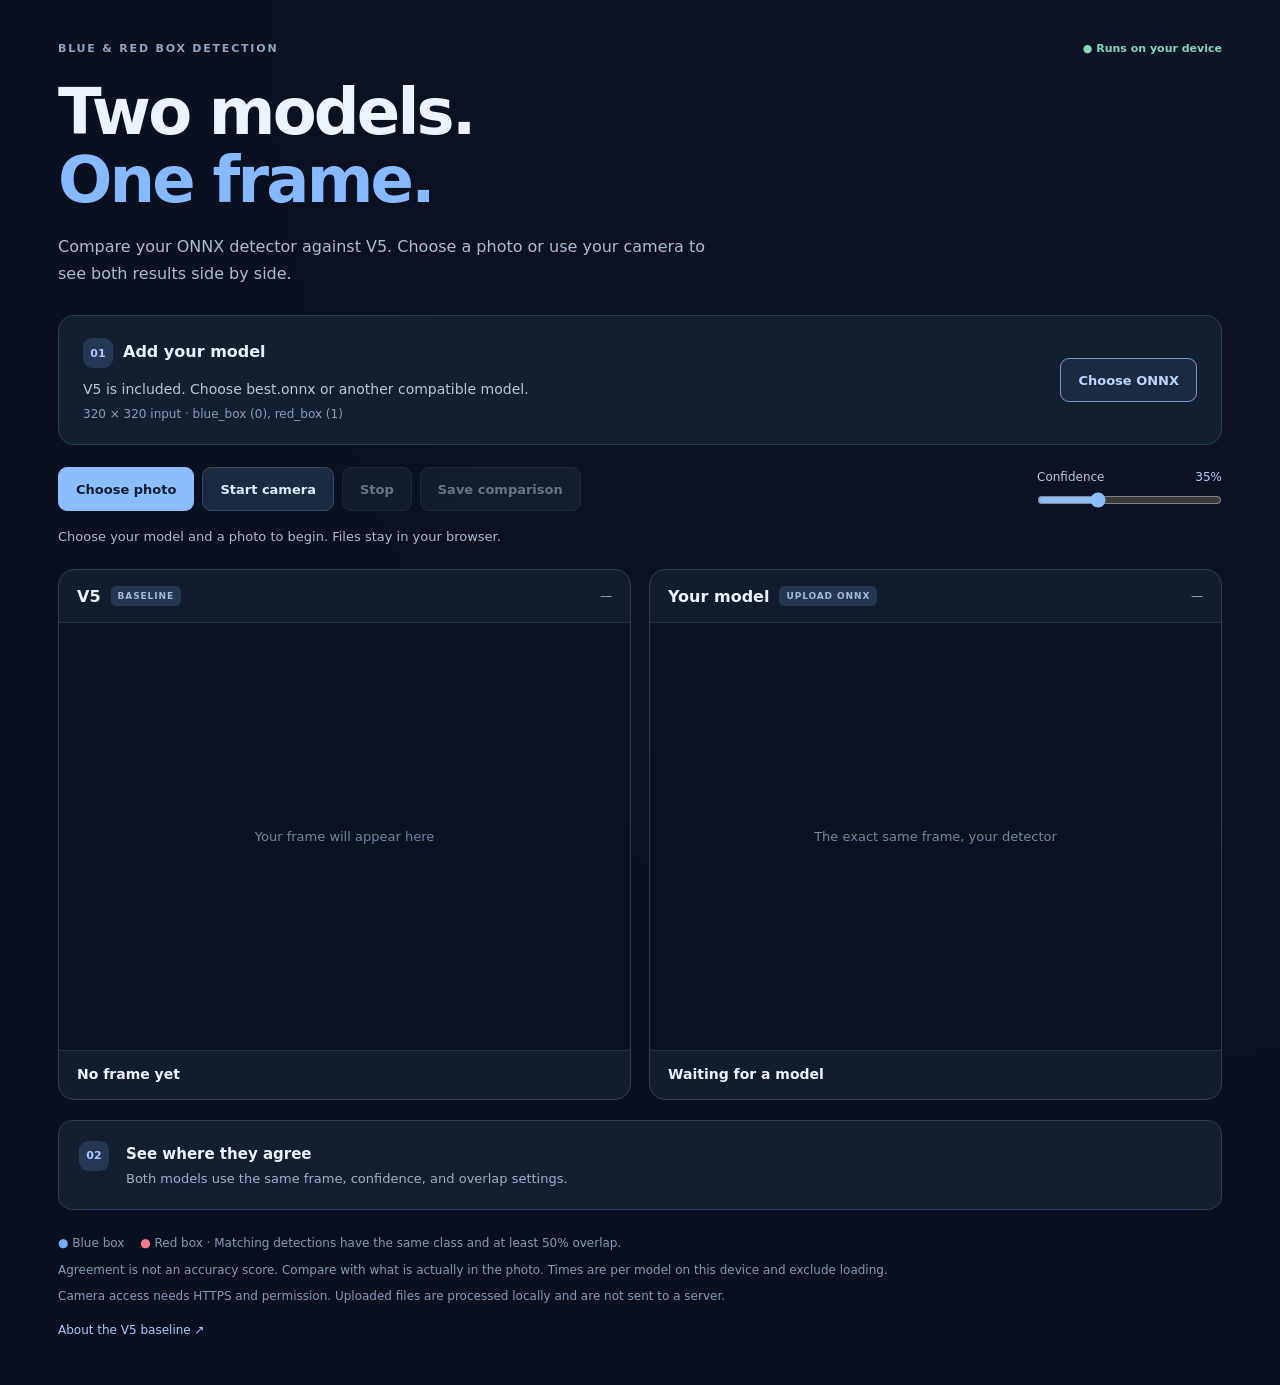
==== index.html @ af7ecb8b "Add local ONNX model comparison site with V5 baseline" ====
<!doctype html>
<html lang="en">
<head>
  <meta charset="utf-8">
  <meta name="viewport" content="width=device-width, initial-scale=1">
  <meta name="theme-color" content="#101827">
  <title>Box Compare · V5 vs your model</title>
  <link rel="icon" href="favicon.svg" type="image/svg+xml">
  <link rel="stylesheet" href="styles.css">
  <script defer src="vendor/ort.wasm.min.js"></script>
  <script type="module" src="app.js"></script>
</head>
<body>
<main>
  <header>
    <div class="eyebrow">BLUE & RED BOX DETECTION <span class="private">● Runs on your device</span></div>
    <h1>Two models.<br><span>One frame.</span></h1>
    <p>Compare your ONNX detector against V5. Choose a photo or use your camera to see both results side by side.</p>
  </header>
  <section class="setup" aria-label="Comparison model">
    <div><span class="step">01</span><h2>Add your model</h2><p id="modelName">V5 is included. Choose best.onnx or another compatible model.</p><small>320 × 320 input · blue_box (0), red_box (1)</small></div>
    <label class="button upload" for="modelFile">Choose ONNX<input id="modelFile" type="file" accept=".onnx"></label>
  </section>
  <section class="controls" aria-label="Image and camera controls">
    <div class="source-buttons"><label class="button primary" for="photoFile">Choose photo<input id="photoFile" type="file" accept="image/*"></label><button id="start" class="button">Start camera</button><button id="stop" class="button" disabled>Stop</button><button id="save" class="button" disabled>Save comparison</button></div>
    <label class="confidence" for="confidence">Confidence <output id="confidenceValue">35%</output><input id="confidence" type="range" min="10" max="90" step="5" value="35"></label>
  </section>
  <div id="status" role="status" aria-live="polite">Choose your model and a photo to begin. Files stay in your browser.</div>
  <section class="comparison" aria-label="Side-by-side model results">
    <article class="panel"><div class="panel-heading"><h2>V5 <span>BASELINE</span></h2><span id="v5Time" class="time">—</span></div><div class="viewer"><div class="placeholder">Your frame will appear here</div><canvas id="v5Canvas" aria-label="V5 detections" hidden></canvas></div><div id="v5Counts" class="counts">No frame yet</div><ul id="v5List" class="detections"></ul></article>
    <article class="panel"><div class="panel-heading"><h2>Your model <span id="uploadedBadge">UPLOAD ONNX</span></h2><span id="uploadedTime" class="time">—</span></div><div class="viewer"><div class="placeholder">The exact same frame, your detector</div><canvas id="uploadedCanvas" aria-label="Uploaded model detections" hidden></canvas></div><div id="uploadedCounts" class="counts">Waiting for a model</div><ul id="uploadedList" class="detections"></ul></article>
  </section>
  <section class="summary" aria-label="Model agreement"><span class="step">02</span><div><h2 id="agreement">See where they agree</h2><p id="agreementDetail">Both models use the same frame, confidence, and overlap settings.</p></div></section>
  <footer><p><span class="blue-dot">●</span> Blue box <span class="red-dot">●</span> Red box · Matching detections have the same class and at least 50% overlap.</p><p>Agreement is not an accuracy score. Compare with what is actually in the photo. Times are per model on this device and exclude loading.</p><p>Camera access needs HTTPS and permission. Uploaded files are processed locally and are not sent to a server.</p><a href="https://github.com/speedy107/box-detector-v5" target="_blank" rel="noreferrer">About the V5 baseline ↗</a></footer>
</main>
<video id="video" autoplay muted playsinline hidden></video>
</body>
</html>
---- styles.css ----
:root{color-scheme:dark;font-family:Inter,system-ui,-apple-system,BlinkMacSystemFont,"Segoe UI",sans-serif;background:#0b1020;color:#edf2ff}*{box-sizing:border-box}body{margin:0;background:radial-gradient(ellipse at 90% 0%,#1c2c462b,transparent 60%)}main{max-width:1220px;margin:auto;padding:42px 28px 48px}.eyebrow{display:flex;gap:20px;justify-content:space-between;flex-wrap:wrap;letter-spacing:1.8px;font-size:11px;font-weight:700;color:#91a4c1}.private{color:#86d7b6;letter-spacing:0}h1{font-size:clamp(40px,6vw,64px);line-height:1.06;letter-spacing:-2.8px;margin:24px 0 18px}h1 span{color:#86b9ff}header p{max-width:650px;font-size:16px;line-height:1.7;color:#abbcd5;margin:0 0 28px}h2{font-size:16px;margin:0}p{line-height:1.6}.setup{display:flex;align-items:center;justify-content:space-between;gap:24px;padding:22px 24px;border-radius:16px;background:#141e31;border:1px solid #2b3b56}.step{display:inline-flex;align-items:center;justify-content:center;width:30px;height:30px;background:#243754;border-radius:9px;font-size:11px;color:#a8caff;font-weight:700;margin-right:10px}.setup h2{display:inline}.setup p{font-size:14px;color:#b8c7dd;margin:10px 0 3px;overflow-wrap:anywhere}.setup small{font-size:12px;color:#899dbb}.button{display:inline-flex;align-items:center;justify-content:center;position:relative;font:inherit;font-size:13px;font-weight:650;padding:12px 17px;min-height:44px;border:1px solid #354660;border-radius:9px;background:#1c2a41;color:#e0ebfc;cursor:pointer;white-space:nowrap}.primary{background:#8cbeff;border-color:#8cbeff;color:#101c31}.upload{border-color:#729dce;color:#b8d6ff}.button input[type=file]{position:absolute;width:1px;height:1px;opacity:0}.button:focus-within,button:focus-visible,input:focus-visible{outline:3px solid #99c5ff;outline-offset:3px}.button:has(input:disabled),button:disabled{opacity:.45;cursor:default}.controls{display:flex;justify-content:space-between;align-items:center;gap:22px;flex-wrap:wrap;margin:22px 0 16px}.source-buttons{display:flex;flex-wrap:wrap;gap:8px}.confidence{display:grid;grid-template-columns:1fr auto;min-width:185px;gap:8px;font-size:12px;color:#b8c7dd}.confidence output{color:#aacfff}.confidence input{grid-column:1/-1;width:100%;accent-color:#8cbeff;margin:0}#status{font-size:13px;color:#a8bad4;line-height:1.6;margin-bottom:20px;min-height:22px}#status.error{color:#ffafb8}.comparison{display:grid;grid-template-columns:1fr 1fr;gap:18px}.panel{min-width:0;border:1px solid #2c3c57;border-radius:16px;background:#131c2e;overflow:hidden}.panel-heading{display:flex;justify-content:space-between;align-items:center;gap:12px;padding:16px 18px}.panel-heading h2{display:flex;align-items:center;gap:10px}.panel-heading h2 span{font-size:9px;letter-spacing:.9px;background:#243652;color:#a2badb;padding:5px 7px;border-radius:5px}.time{font-size:12px;color:#9ab2d1;white-space:nowrap}.viewer{position:relative;aspect-ratio:4/3;display:grid;place-items:center;background:#0b1220;border-block:1px solid #23324a}.placeholder{padding:25px;text-align:center;font-size:13px;color:#6f86a7}.viewer canvas{width:100%;height:100%;object-fit:contain;position:absolute;inset:0}.counts{padding:15px 18px;font-size:14px;font-weight:600;min-height:48px}.detections{list-style:none;margin:0;padding:0 18px 14px;display:flex;flex-wrap:wrap;gap:7px}.detections:empty{padding-bottom:0}.detections li{font-size:11px;border:1px solid #334c6b;background:#192b43;border-radius:5px;padding:5px 8px;color:#bcd9ff}.detections li.red{color:#ffc6cc;border-color:#6c404b;background:#35242d}.summary{display:flex;align-items:flex-start;gap:7px;border:1px solid #2c3c57;background:#141e30;border-radius:14px;padding:20px;margin-top:20px}.summary .step{flex:none}.summary h2{font-size:15px;margin:4px 0 6px}.summary p{font-size:13px;color:#9eafc8;margin:0}footer{font-size:12px;color:#8499b6;margin-top:24px}footer p{margin:7px 0}.blue-dot{color:#72adff}.red-dot{color:#ff7b89;margin-left:12px}footer a{display:inline-block;color:#a8caff;text-decoration:none;margin-top:10px}[hidden]{display:none!important}@media(max-width:720px){main{padding:26px 16px 34px}.comparison{grid-template-columns:1fr}.setup{align-items:flex-start;padding:18px;flex-direction:column;gap:16px}.setup .upload{width:100%}.controls{gap:16px}.confidence{width:100%}.panel-heading{padding:14px 16px}h1{letter-spacing:-1.8px;margin-top:22px}.source-buttons{width:100%}.source-buttons .primary{flex:1}.button{padding-inline:13px}.eyebrow{gap:10px}.viewer{max-height:55vh}}
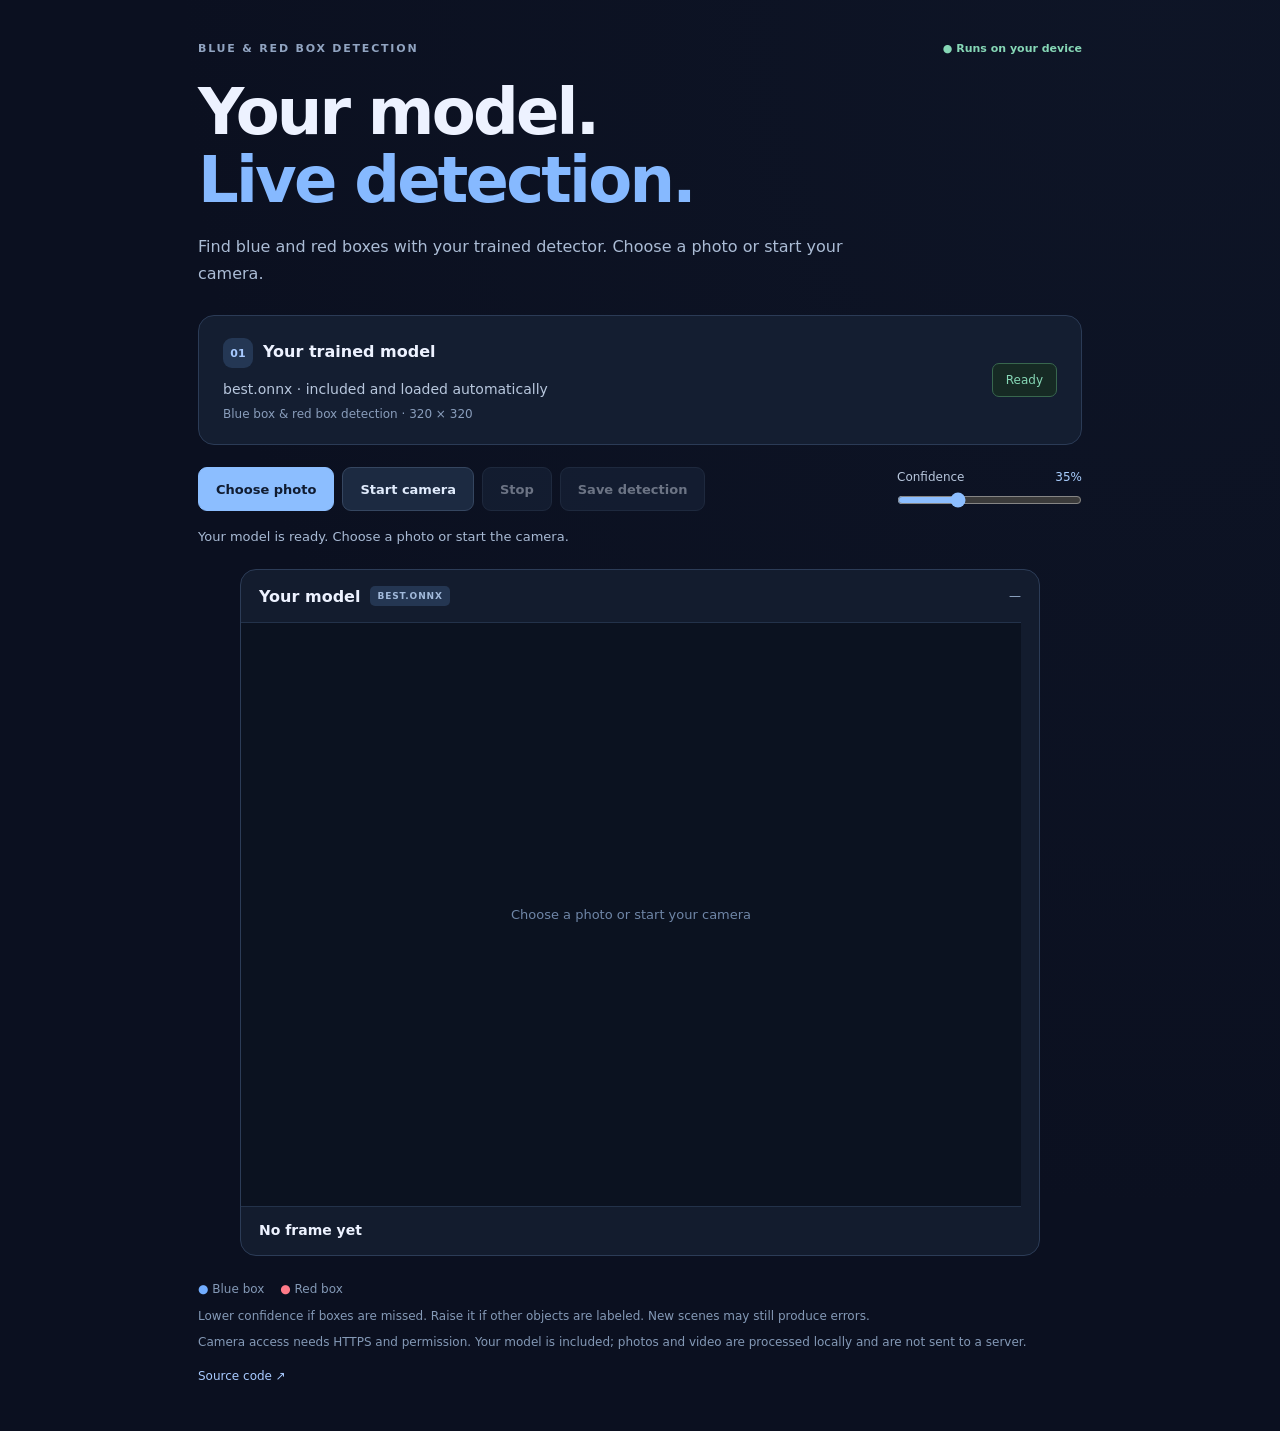
==== commit ba43962e: "Use supplied best.onnx as the automatic single detector" ====
--- a/index.html
+++ b/index.html
@@ -4,34 +4,32 @@
   <meta charset="utf-8">
   <meta name="viewport" content="width=device-width, initial-scale=1">
   <meta name="theme-color" content="#101827">
-  <title>Box Compare · V5 vs your model</title>
+  <title>Box Lens · Your best.onnx detector</title>
   <link rel="icon" href="favicon.svg" type="image/svg+xml">
   <link rel="stylesheet" href="styles.css">
   <script defer src="vendor/ort.wasm.min.js"></script>
-  <script type="module" src="app.js"></script>
+  <script type="module" src="app.js?v=best-1"></script>
 </head>
 <body>
 <main>
   <header>
     <div class="eyebrow">BLUE & RED BOX DETECTION <span class="private">● Runs on your device</span></div>
-    <h1>Two models.<br><span>One frame.</span></h1>
-    <p>Compare your ONNX detector against V5. Choose a photo or use your camera to see both results side by side.</p>
+    <h1>Your model.<br><span>Live detection.</span></h1>
+    <p>Find blue and red boxes with your trained detector. Choose a photo or start your camera.</p>
   </header>
-  <section class="setup" aria-label="Comparison model">
-    <div><span class="step">01</span><h2>Add your model</h2><p id="modelName">V5 is included. Choose best.onnx or another compatible model.</p><small>320 × 320 input · blue_box (0), red_box (1)</small></div>
-    <label class="button upload" for="modelFile">Choose ONNX<input id="modelFile" type="file" accept=".onnx"></label>
+  <section class="setup" aria-label="Included model">
+    <div><span class="step">01</span><h2>Your trained model</h2><p id="modelName">best.onnx · included and loaded automatically</p><small>Blue box & red box detection · 320 × 320</small></div>
+    <span id="modelState" class="model-state">Loading…</span>
   </section>
   <section class="controls" aria-label="Image and camera controls">
-    <div class="source-buttons"><label class="button primary" for="photoFile">Choose photo<input id="photoFile" type="file" accept="image/*"></label><button id="start" class="button">Start camera</button><button id="stop" class="button" disabled>Stop</button><button id="save" class="button" disabled>Save comparison</button></div>
+    <div class="source-buttons"><label class="button primary" for="photoFile">Choose photo<input id="photoFile" type="file" accept="image/*"></label><button id="start" class="button">Start camera</button><button id="stop" class="button" disabled>Stop</button><button id="save" class="button" disabled>Save detection</button></div>
     <label class="confidence" for="confidence">Confidence <output id="confidenceValue">35%</output><input id="confidence" type="range" min="10" max="90" step="5" value="35"></label>
   </section>
-  <div id="status" role="status" aria-live="polite">Choose your model and a photo to begin. Files stay in your browser.</div>
-  <section class="comparison" aria-label="Side-by-side model results">
-    <article class="panel"><div class="panel-heading"><h2>V5 <span>BASELINE</span></h2><span id="v5Time" class="time">—</span></div><div class="viewer"><div class="placeholder">Your frame will appear here</div><canvas id="v5Canvas" aria-label="V5 detections" hidden></canvas></div><div id="v5Counts" class="counts">No frame yet</div><ul id="v5List" class="detections"></ul></article>
-    <article class="panel"><div class="panel-heading"><h2>Your model <span id="uploadedBadge">UPLOAD ONNX</span></h2><span id="uploadedTime" class="time">—</span></div><div class="viewer"><div class="placeholder">The exact same frame, your detector</div><canvas id="uploadedCanvas" aria-label="Uploaded model detections" hidden></canvas></div><div id="uploadedCounts" class="counts">Waiting for a model</div><ul id="uploadedList" class="detections"></ul></article>
+  <div id="status" role="status" aria-live="polite">Loading your model. Photos and video stay on your device.</div>
+  <section class="detection-view" aria-label="Model detections">
+    <article class="panel"><div class="panel-heading"><h2>Your model <span>BEST.ONNX</span></h2><span id="timing" class="time">—</span></div><div class="viewer"><div class="placeholder">Choose a photo or start your camera</div><canvas id="resultCanvas" aria-label="Blue and red box detections" hidden></canvas></div><div id="counts" class="counts">No frame yet</div><ul id="detectionList" class="detections"></ul></article>
   </section>
-  <section class="summary" aria-label="Model agreement"><span class="step">02</span><div><h2 id="agreement">See where they agree</h2><p id="agreementDetail">Both models use the same frame, confidence, and overlap settings.</p></div></section>
-  <footer><p><span class="blue-dot">●</span> Blue box <span class="red-dot">●</span> Red box · Matching detections have the same class and at least 50% overlap.</p><p>Agreement is not an accuracy score. Compare with what is actually in the photo. Times are per model on this device and exclude loading.</p><p>Camera access needs HTTPS and permission. Uploaded files are processed locally and are not sent to a server.</p><a href="https://github.com/speedy107/box-detector-v5" target="_blank" rel="noreferrer">About the V5 baseline ↗</a></footer>
+  <footer><p><span class="blue-dot">●</span> Blue box <span class="red-dot">●</span> Red box</p><p>Lower confidence if boxes are missed. Raise it if other objects are labeled. New scenes may still produce errors.</p><p>Camera access needs HTTPS and permission. Your model is included; photos and video are processed locally and are not sent to a server.</p><a href="https://github.com/speedy107/box-detector-compare" target="_blank" rel="noreferrer">Source code ↗</a></footer>
 </main>
 <video id="video" autoplay muted playsinline hidden></video>
 </body>
--- a/styles.css
+++ b/styles.css
@@ -1 +1,3 @@
 :root{color-scheme:dark;font-family:Inter,system-ui,-apple-system,BlinkMacSystemFont,"Segoe UI",sans-serif;background:#0b1020;color:#edf2ff}*{box-sizing:border-box}body{margin:0;background:radial-gradient(ellipse at 90% 0%,#1c2c462b,transparent 60%)}main{max-width:1220px;margin:auto;padding:42px 28px 48px}.eyebrow{display:flex;gap:20px;justify-content:space-between;flex-wrap:wrap;letter-spacing:1.8px;font-size:11px;font-weight:700;color:#91a4c1}.private{color:#86d7b6;letter-spacing:0}h1{font-size:clamp(40px,6vw,64px);line-height:1.06;letter-spacing:-2.8px;margin:24px 0 18px}h1 span{color:#86b9ff}header p{max-width:650px;font-size:16px;line-height:1.7;color:#abbcd5;margin:0 0 28px}h2{font-size:16px;margin:0}p{line-height:1.6}.setup{display:flex;align-items:center;justify-content:space-between;gap:24px;padding:22px 24px;border-radius:16px;background:#141e31;border:1px solid #2b3b56}.step{display:inline-flex;align-items:center;justify-content:center;width:30px;height:30px;background:#243754;border-radius:9px;font-size:11px;color:#a8caff;font-weight:700;margin-right:10px}.setup h2{display:inline}.setup p{font-size:14px;color:#b8c7dd;margin:10px 0 3px;overflow-wrap:anywhere}.setup small{font-size:12px;color:#899dbb}.button{display:inline-flex;align-items:center;justify-content:center;position:relative;font:inherit;font-size:13px;font-weight:650;padding:12px 17px;min-height:44px;border:1px solid #354660;border-radius:9px;background:#1c2a41;color:#e0ebfc;cursor:pointer;white-space:nowrap}.primary{background:#8cbeff;border-color:#8cbeff;color:#101c31}.upload{border-color:#729dce;color:#b8d6ff}.button input[type=file]{position:absolute;width:1px;height:1px;opacity:0}.button:focus-within,button:focus-visible,input:focus-visible{outline:3px solid #99c5ff;outline-offset:3px}.button:has(input:disabled),button:disabled{opacity:.45;cursor:default}.controls{display:flex;justify-content:space-between;align-items:center;gap:22px;flex-wrap:wrap;margin:22px 0 16px}.source-buttons{display:flex;flex-wrap:wrap;gap:8px}.confidence{display:grid;grid-template-columns:1fr auto;min-width:185px;gap:8px;font-size:12px;color:#b8c7dd}.confidence output{color:#aacfff}.confidence input{grid-column:1/-1;width:100%;accent-color:#8cbeff;margin:0}#status{font-size:13px;color:#a8bad4;line-height:1.6;margin-bottom:20px;min-height:22px}#status.error{color:#ffafb8}.comparison{display:grid;grid-template-columns:1fr 1fr;gap:18px}.panel{min-width:0;border:1px solid #2c3c57;border-radius:16px;background:#131c2e;overflow:hidden}.panel-heading{display:flex;justify-content:space-between;align-items:center;gap:12px;padding:16px 18px}.panel-heading h2{display:flex;align-items:center;gap:10px}.panel-heading h2 span{font-size:9px;letter-spacing:.9px;background:#243652;color:#a2badb;padding:5px 7px;border-radius:5px}.time{font-size:12px;color:#9ab2d1;white-space:nowrap}.viewer{position:relative;aspect-ratio:4/3;display:grid;place-items:center;background:#0b1220;border-block:1px solid #23324a}.placeholder{padding:25px;text-align:center;font-size:13px;color:#6f86a7}.viewer canvas{width:100%;height:100%;object-fit:contain;position:absolute;inset:0}.counts{padding:15px 18px;font-size:14px;font-weight:600;min-height:48px}.detections{list-style:none;margin:0;padding:0 18px 14px;display:flex;flex-wrap:wrap;gap:7px}.detections:empty{padding-bottom:0}.detections li{font-size:11px;border:1px solid #334c6b;background:#192b43;border-radius:5px;padding:5px 8px;color:#bcd9ff}.detections li.red{color:#ffc6cc;border-color:#6c404b;background:#35242d}.summary{display:flex;align-items:flex-start;gap:7px;border:1px solid #2c3c57;background:#141e30;border-radius:14px;padding:20px;margin-top:20px}.summary .step{flex:none}.summary h2{font-size:15px;margin:4px 0 6px}.summary p{font-size:13px;color:#9eafc8;margin:0}footer{font-size:12px;color:#8499b6;margin-top:24px}footer p{margin:7px 0}.blue-dot{color:#72adff}.red-dot{color:#ff7b89;margin-left:12px}footer a{display:inline-block;color:#a8caff;text-decoration:none;margin-top:10px}[hidden]{display:none!important}@media(max-width:720px){main{padding:26px 16px 34px}.comparison{grid-template-columns:1fr}.setup{align-items:flex-start;padding:18px;flex-direction:column;gap:16px}.setup .upload{width:100%}.controls{gap:16px}.confidence{width:100%}.panel-heading{padding:14px 16px}h1{letter-spacing:-1.8px;margin-top:22px}.source-buttons{width:100%}.source-buttons .primary{flex:1}.button{padding-inline:13px}.eyebrow{gap:10px}.viewer{max-height:55vh}}
+/* Single-model detector. */
+main{max-width:940px}.detection-view{max-width:800px;margin:auto}.model-state{font-size:12px;color:#86d7b6;border:1px solid #38674e;background:#162a24;border-radius:7px;padding:9px 13px;white-space:nowrap}.viewer{max-height:65vh}.setup .model-state{align-self:center}@media(max-width:720px){.setup{flex-direction:row;align-items:center;gap:12px}.setup .model-state{align-self:center}.viewer{max-height:58vh}}
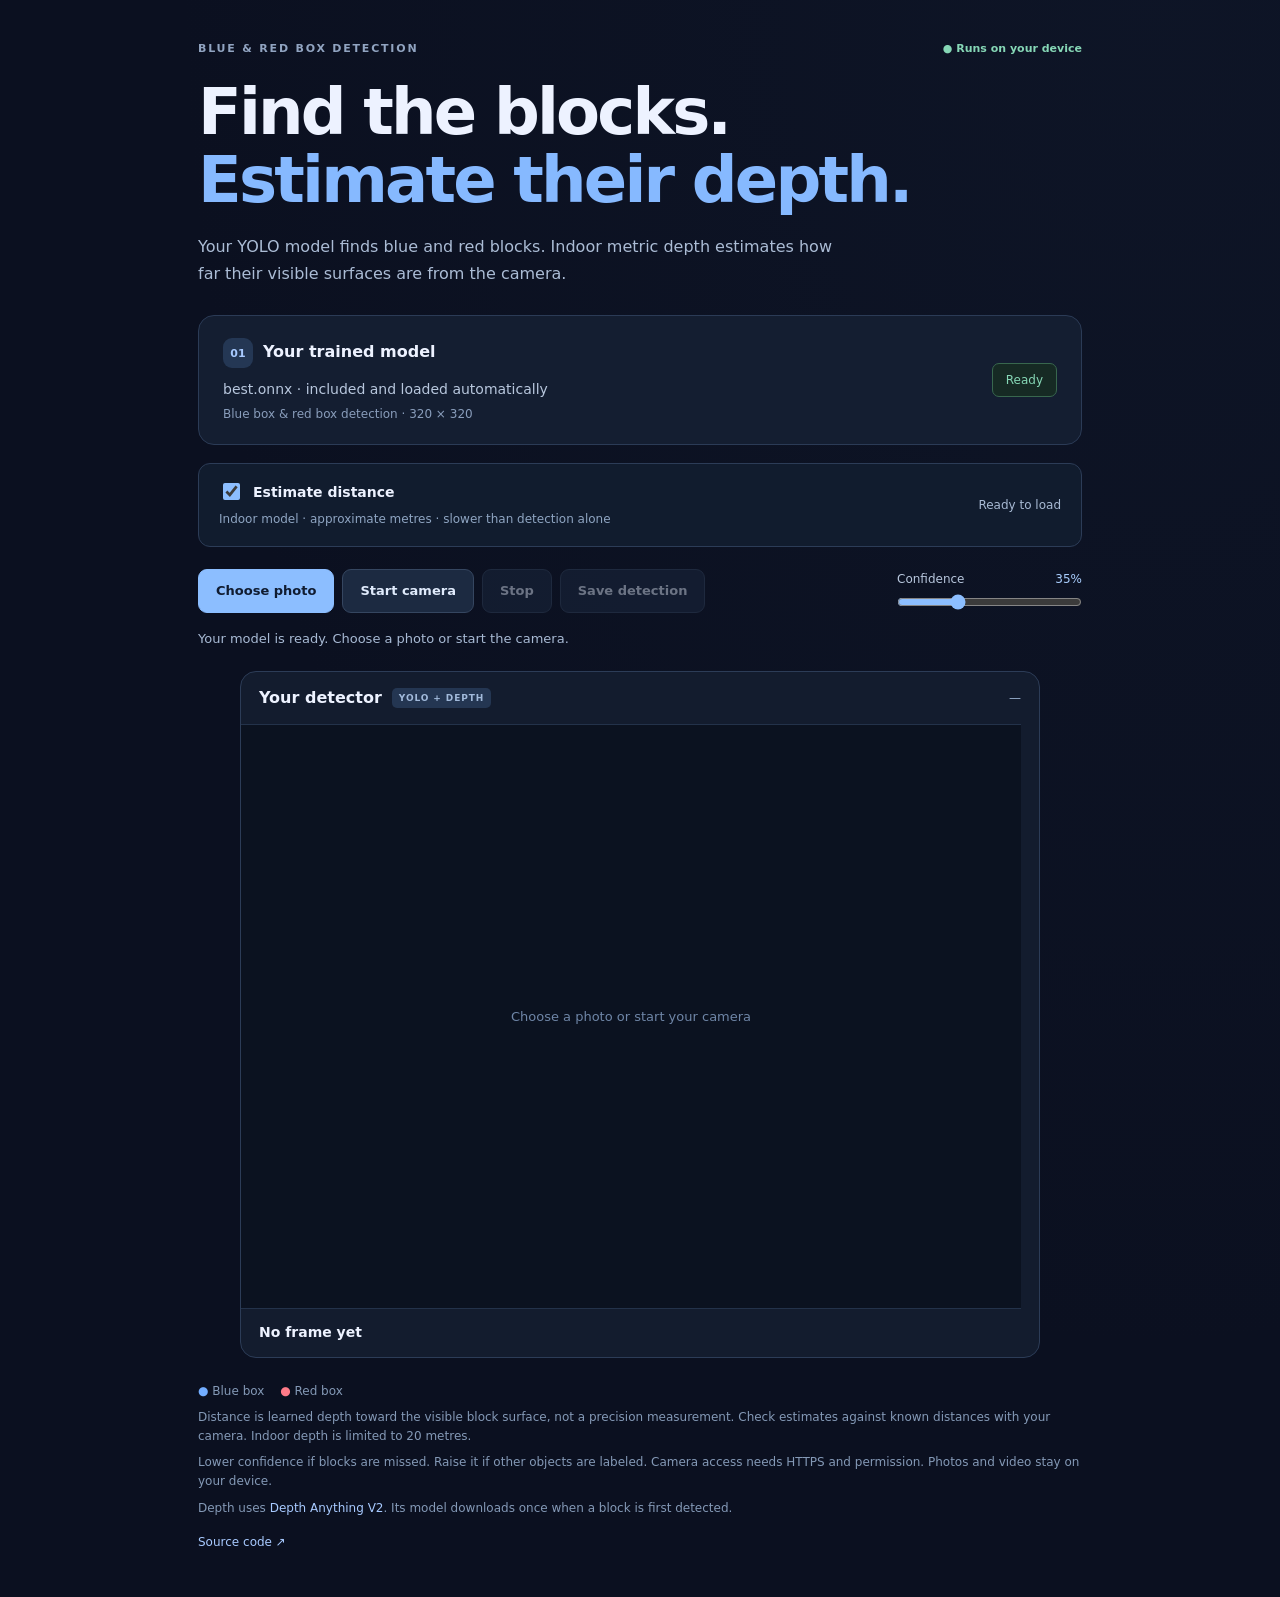
==== commit 34e0c24e: "Add verified indoor metric depth to photo and camera detections" ====
--- a/index.html
+++ b/index.html
@@ -4,22 +4,26 @@
   <meta charset="utf-8">
   <meta name="viewport" content="width=device-width, initial-scale=1">
   <meta name="theme-color" content="#101827">
-  <title>Box Lens · Your best.onnx detector</title>
+  <title>Box Lens · Block detection and distance</title>
   <link rel="icon" href="favicon.svg" type="image/svg+xml">
   <link rel="stylesheet" href="styles.css">
   <script defer src="vendor/ort.wasm.min.js"></script>
-  <script type="module" src="app.js?v=best-1"></script>
+  <script type="module" src="app.js?v=depth-2"></script>
 </head>
 <body>
 <main>
   <header>
     <div class="eyebrow">BLUE & RED BOX DETECTION <span class="private">● Runs on your device</span></div>
-    <h1>Your model.<br><span>Live detection.</span></h1>
-    <p>Find blue and red boxes with your trained detector. Choose a photo or start your camera.</p>
+    <h1>Find the blocks.<br><span>Estimate their depth.</span></h1>
+    <p>Your YOLO model finds blue and red blocks. Indoor metric depth estimates how far their visible surfaces are from the camera.</p>
   </header>
   <section class="setup" aria-label="Included model">
     <div><span class="step">01</span><h2>Your trained model</h2><p id="modelName">best.onnx · included and loaded automatically</p><small>Blue box & red box detection · 320 × 320</small></div>
     <span id="modelState" class="model-state">Loading…</span>
+  </section>
+  <section class="depth-controls" aria-label="Distance estimates">
+    <div><label for="depthEnabled"><input id="depthEnabled" type="checkbox" checked> Estimate distance</label><p>Indoor model · approximate metres · slower than detection alone</p></div>
+    <span id="depthState" class="depth-state">Ready to load</span><button id="depthRetry" class="button" hidden>Retry depth</button>
   </section>
   <section class="controls" aria-label="Image and camera controls">
     <div class="source-buttons"><label class="button primary" for="photoFile">Choose photo<input id="photoFile" type="file" accept="image/*"></label><button id="start" class="button">Start camera</button><button id="stop" class="button" disabled>Stop</button><button id="save" class="button" disabled>Save detection</button></div>
@@ -27,9 +31,9 @@
   </section>
   <div id="status" role="status" aria-live="polite">Loading your model. Photos and video stay on your device.</div>
   <section class="detection-view" aria-label="Model detections">
-    <article class="panel"><div class="panel-heading"><h2>Your model <span>BEST.ONNX</span></h2><span id="timing" class="time">—</span></div><div class="viewer"><div class="placeholder">Choose a photo or start your camera</div><canvas id="resultCanvas" aria-label="Blue and red box detections" hidden></canvas></div><div id="counts" class="counts">No frame yet</div><ul id="detectionList" class="detections"></ul></article>
+    <article class="panel"><div class="panel-heading"><h2>Your detector <span>YOLO + DEPTH</span></h2><span id="timing" class="time">—</span></div><div class="viewer"><div class="placeholder">Choose a photo or start your camera</div><canvas id="resultCanvas" aria-label="Blue and red block detections with estimated distance" hidden></canvas></div><div id="counts" class="counts">No frame yet</div><ul id="detectionList" class="detections"></ul></article>
   </section>
-  <footer><p><span class="blue-dot">●</span> Blue box <span class="red-dot">●</span> Red box</p><p>Lower confidence if boxes are missed. Raise it if other objects are labeled. New scenes may still produce errors.</p><p>Camera access needs HTTPS and permission. Your model is included; photos and video are processed locally and are not sent to a server.</p><a href="https://github.com/speedy107/box-detector-compare" target="_blank" rel="noreferrer">Source code ↗</a></footer>
+  <footer><p><span class="blue-dot">●</span> Blue box <span class="red-dot">●</span> Red box</p><p>Distance is learned depth toward the visible block surface, not a precision measurement. Check estimates against known distances with your camera. Indoor depth is limited to 20 metres.</p><p>Lower confidence if blocks are missed. Raise it if other objects are labeled. Camera access needs HTTPS and permission. Photos and video stay on your device.</p><p>Depth uses <a href="https://github.com/DepthAnything/Depth-Anything-V2" target="_blank" rel="noreferrer">Depth Anything V2</a>. Its model downloads once when a block is first detected.</p><a href="https://github.com/speedy107/box-detector-compare" target="_blank" rel="noreferrer">Source code ↗</a></footer>
 </main>
 <video id="video" autoplay muted playsinline hidden></video>
 </body>
--- a/styles.css
+++ b/styles.css
@@ -1,3 +1,4 @@
 :root{color-scheme:dark;font-family:Inter,system-ui,-apple-system,BlinkMacSystemFont,"Segoe UI",sans-serif;background:#0b1020;color:#edf2ff}*{box-sizing:border-box}body{margin:0;background:radial-gradient(ellipse at 90% 0%,#1c2c462b,transparent 60%)}main{max-width:1220px;margin:auto;padding:42px 28px 48px}.eyebrow{display:flex;gap:20px;justify-content:space-between;flex-wrap:wrap;letter-spacing:1.8px;font-size:11px;font-weight:700;color:#91a4c1}.private{color:#86d7b6;letter-spacing:0}h1{font-size:clamp(40px,6vw,64px);line-height:1.06;letter-spacing:-2.8px;margin:24px 0 18px}h1 span{color:#86b9ff}header p{max-width:650px;font-size:16px;line-height:1.7;color:#abbcd5;margin:0 0 28px}h2{font-size:16px;margin:0}p{line-height:1.6}.setup{display:flex;align-items:center;justify-content:space-between;gap:24px;padding:22px 24px;border-radius:16px;background:#141e31;border:1px solid #2b3b56}.step{display:inline-flex;align-items:center;justify-content:center;width:30px;height:30px;background:#243754;border-radius:9px;font-size:11px;color:#a8caff;font-weight:700;margin-right:10px}.setup h2{display:inline}.setup p{font-size:14px;color:#b8c7dd;margin:10px 0 3px;overflow-wrap:anywhere}.setup small{font-size:12px;color:#899dbb}.button{display:inline-flex;align-items:center;justify-content:center;position:relative;font:inherit;font-size:13px;font-weight:650;padding:12px 17px;min-height:44px;border:1px solid #354660;border-radius:9px;background:#1c2a41;color:#e0ebfc;cursor:pointer;white-space:nowrap}.primary{background:#8cbeff;border-color:#8cbeff;color:#101c31}.upload{border-color:#729dce;color:#b8d6ff}.button input[type=file]{position:absolute;width:1px;height:1px;opacity:0}.button:focus-within,button:focus-visible,input:focus-visible{outline:3px solid #99c5ff;outline-offset:3px}.button:has(input:disabled),button:disabled{opacity:.45;cursor:default}.controls{display:flex;justify-content:space-between;align-items:center;gap:22px;flex-wrap:wrap;margin:22px 0 16px}.source-buttons{display:flex;flex-wrap:wrap;gap:8px}.confidence{display:grid;grid-template-columns:1fr auto;min-width:185px;gap:8px;font-size:12px;color:#b8c7dd}.confidence output{color:#aacfff}.confidence input{grid-column:1/-1;width:100%;accent-color:#8cbeff;margin:0}#status{font-size:13px;color:#a8bad4;line-height:1.6;margin-bottom:20px;min-height:22px}#status.error{color:#ffafb8}.comparison{display:grid;grid-template-columns:1fr 1fr;gap:18px}.panel{min-width:0;border:1px solid #2c3c57;border-radius:16px;background:#131c2e;overflow:hidden}.panel-heading{display:flex;justify-content:space-between;align-items:center;gap:12px;padding:16px 18px}.panel-heading h2{display:flex;align-items:center;gap:10px}.panel-heading h2 span{font-size:9px;letter-spacing:.9px;background:#243652;color:#a2badb;padding:5px 7px;border-radius:5px}.time{font-size:12px;color:#9ab2d1;white-space:nowrap}.viewer{position:relative;aspect-ratio:4/3;display:grid;place-items:center;background:#0b1220;border-block:1px solid #23324a}.placeholder{padding:25px;text-align:center;font-size:13px;color:#6f86a7}.viewer canvas{width:100%;height:100%;object-fit:contain;position:absolute;inset:0}.counts{padding:15px 18px;font-size:14px;font-weight:600;min-height:48px}.detections{list-style:none;margin:0;padding:0 18px 14px;display:flex;flex-wrap:wrap;gap:7px}.detections:empty{padding-bottom:0}.detections li{font-size:11px;border:1px solid #334c6b;background:#192b43;border-radius:5px;padding:5px 8px;color:#bcd9ff}.detections li.red{color:#ffc6cc;border-color:#6c404b;background:#35242d}.summary{display:flex;align-items:flex-start;gap:7px;border:1px solid #2c3c57;background:#141e30;border-radius:14px;padding:20px;margin-top:20px}.summary .step{flex:none}.summary h2{font-size:15px;margin:4px 0 6px}.summary p{font-size:13px;color:#9eafc8;margin:0}footer{font-size:12px;color:#8499b6;margin-top:24px}footer p{margin:7px 0}.blue-dot{color:#72adff}.red-dot{color:#ff7b89;margin-left:12px}footer a{display:inline-block;color:#a8caff;text-decoration:none;margin-top:10px}[hidden]{display:none!important}@media(max-width:720px){main{padding:26px 16px 34px}.comparison{grid-template-columns:1fr}.setup{align-items:flex-start;padding:18px;flex-direction:column;gap:16px}.setup .upload{width:100%}.controls{gap:16px}.confidence{width:100%}.panel-heading{padding:14px 16px}h1{letter-spacing:-1.8px;margin-top:22px}.source-buttons{width:100%}.source-buttons .primary{flex:1}.button{padding-inline:13px}.eyebrow{gap:10px}.viewer{max-height:55vh}}
 /* Single-model detector. */
+ .depth-controls{display:flex;align-items:center;flex-wrap:wrap;gap:12px;margin:18px 0;padding:16px 20px;border:1px solid #2c3c57;border-radius:12px;background:#111c2e}.depth-controls label{font-size:14px;font-weight:650;display:flex;align-items:center;gap:10px}.depth-controls input{accent-color:#8cbeff;width:17px;height:17px}.depth-controls p{font-size:12px;color:#8fa5c2;margin:7px 0 0}.depth-state{margin-left:auto;color:#a8bad4;font-size:12px;max-width:250px;overflow-wrap:anywhere}.time{white-space:normal;text-align:right}footer p a{margin-top:0}@media(max-width:520px){.depth-controls{padding:14px}.depth-state{margin-left:0;width:100%;max-width:none}}
 main{max-width:940px}.detection-view{max-width:800px;margin:auto}.model-state{font-size:12px;color:#86d7b6;border:1px solid #38674e;background:#162a24;border-radius:7px;padding:9px 13px;white-space:nowrap}.viewer{max-height:65vh}.setup .model-state{align-self:center}@media(max-width:720px){.setup{flex-direction:row;align-items:center;gap:12px}.setup .model-state{align-self:center}.viewer{max-height:58vh}}
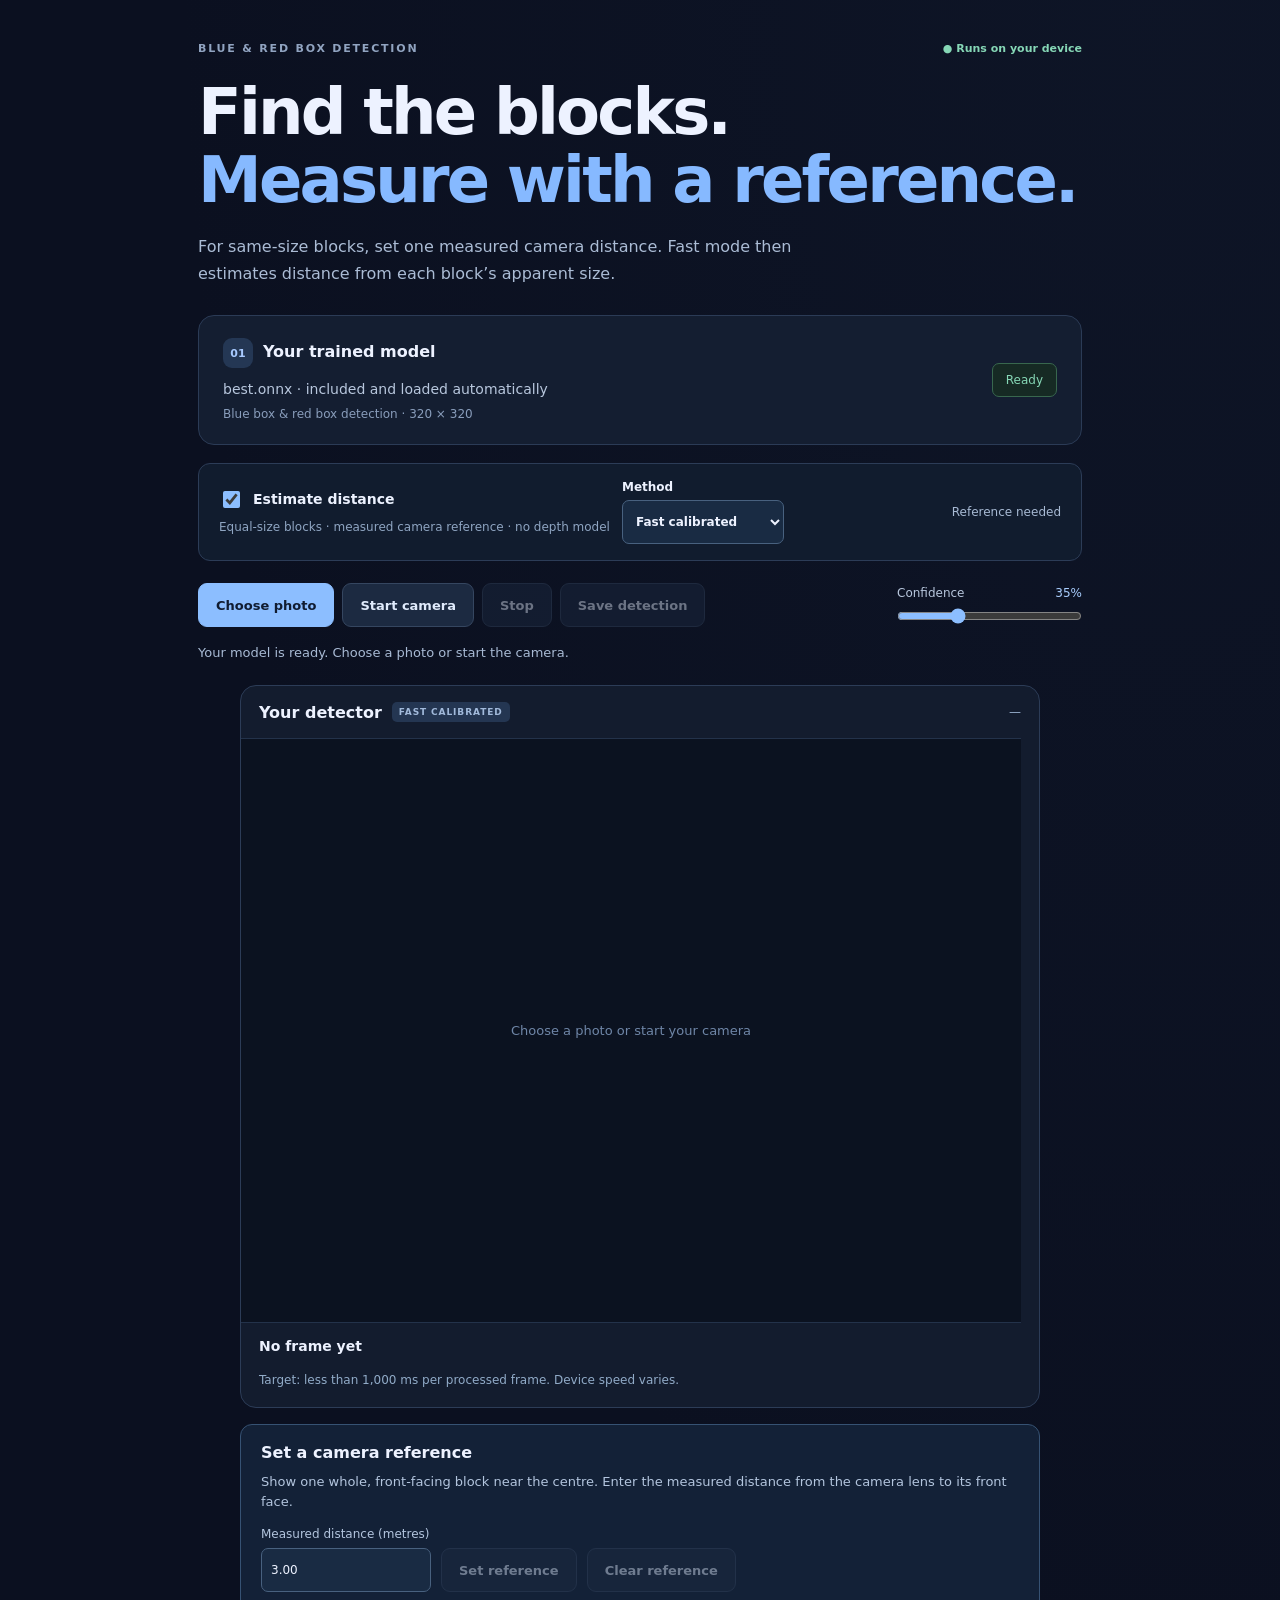
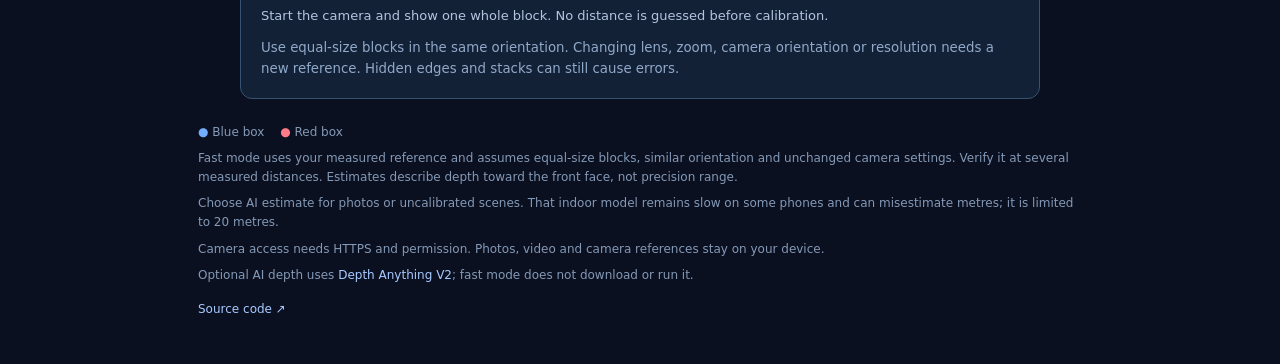
==== commit c39706a9: "Add fast calibrated camera distances for equal-size blocks" ====
--- a/index.html
+++ b/index.html
@@ -6,23 +6,24 @@
   <meta name="theme-color" content="#101827">
   <title>Box Lens · Block detection and distance</title>
   <link rel="icon" href="favicon.svg" type="image/svg+xml">
-  <link rel="stylesheet" href="styles.css">
+  <link rel="stylesheet" href="styles.css?v=calibrated1">
   <script defer src="vendor/ort.wasm.min.js"></script>
-  <script type="module" src="app.js?v=depth-2"></script>
+  <script type="module" src="app.js?v=calibrated1"></script>
 </head>
 <body>
 <main>
   <header>
     <div class="eyebrow">BLUE & RED BOX DETECTION <span class="private">● Runs on your device</span></div>
-    <h1>Find the blocks.<br><span>Estimate their depth.</span></h1>
-    <p>Your YOLO model finds blue and red blocks. Indoor metric depth estimates how far their visible surfaces are from the camera.</p>
+    <h1>Find the blocks.<br><span>Measure with a reference.</span></h1>
+    <p>For same-size blocks, set one measured camera distance. Fast mode then estimates distance from each block’s apparent size.</p>
   </header>
   <section class="setup" aria-label="Included model">
     <div><span class="step">01</span><h2>Your trained model</h2><p id="modelName">best.onnx · included and loaded automatically</p><small>Blue box & red box detection · 320 × 320</small></div>
     <span id="modelState" class="model-state">Loading…</span>
   </section>
   <section class="depth-controls" aria-label="Distance estimates">
-    <div><label for="depthEnabled"><input id="depthEnabled" type="checkbox" checked> Estimate distance</label><p>Indoor model · approximate metres · slower than detection alone</p></div>
+    <div><label for="depthEnabled"><input id="depthEnabled" type="checkbox" checked> Estimate distance</label><p id="modeDescription">Fast mode needs a measured reference and equal-size blocks.</p></div>
+    <label class="mode-label" for="distanceMode">Method <select id="distanceMode"><option value="calibrated">Fast calibrated</option><option value="ai">AI estimate · slow</option></select></label>
     <span id="depthState" class="depth-state">Ready to load</span><button id="depthRetry" class="button" hidden>Retry depth</button>
   </section>
   <section class="controls" aria-label="Image and camera controls">
@@ -31,9 +32,16 @@
   </section>
   <div id="status" role="status" aria-live="polite">Loading your model. Photos and video stay on your device.</div>
   <section class="detection-view" aria-label="Model detections">
-    <article class="panel"><div class="panel-heading"><h2>Your detector <span>YOLO + DEPTH</span></h2><span id="timing" class="time">—</span></div><div class="viewer"><div class="placeholder">Choose a photo or start your camera</div><canvas id="resultCanvas" aria-label="Blue and red block detections with estimated distance" hidden></canvas></div><div id="counts" class="counts">No frame yet</div><ul id="detectionList" class="detections"></ul></article>
+    <article class="panel"><div class="panel-heading"><h2>Your detector <span id="methodBadge">FAST CALIBRATED</span></h2><span id="timing" class="time">—</span></div><div class="viewer"><div class="placeholder">Choose a photo or start your camera</div><canvas id="resultCanvas" aria-label="Blue and red block detections with estimated distance" hidden></canvas></div><div id="counts" class="counts">No frame yet</div><ul id="detectionList" class="detections"></ul><p id="latencyState" class="latency-state">Target: less than 1,000 ms per processed frame. Device speed varies.</p></article>
+    <section id="calibrationPanel" class="calibration-panel" aria-label="Camera distance reference">
+      <h2>Set a camera reference</h2>
+      <p>Show one whole, front-facing block near the centre. Enter the measured distance from the camera lens to its front face.</p>
+      <div class="reference-controls"><label for="referenceMetres">Measured distance (metres) <input id="referenceMetres" type="number" min="0.1" max="30" step="0.01" value="3.00" inputmode="decimal"></label><button id="calibrate" class="button" disabled>Set reference</button><button id="clearCalibration" class="button" disabled>Clear reference</button></div>
+      <p id="calibrationState" role="status" aria-live="polite">Start the camera to set a reference. No distance is guessed before calibration.</p>
+      <small>Use equal-size blocks in the same orientation. Changing lens, zoom, camera orientation or resolution needs a new reference. Hidden edges and stacks can still cause errors.</small>
+    </section>
   </section>
-  <footer><p><span class="blue-dot">●</span> Blue box <span class="red-dot">●</span> Red box</p><p>Distance is learned depth toward the visible block surface, not a precision measurement. Check estimates against known distances with your camera. Indoor depth is limited to 20 metres.</p><p>Lower confidence if blocks are missed. Raise it if other objects are labeled. Camera access needs HTTPS and permission. Photos and video stay on your device.</p><p>Depth uses <a href="https://github.com/DepthAnything/Depth-Anything-V2" target="_blank" rel="noreferrer">Depth Anything V2</a>. Its model downloads once when a block is first detected.</p><a href="https://github.com/speedy107/box-detector-compare" target="_blank" rel="noreferrer">Source code ↗</a></footer>
+  <footer><p><span class="blue-dot">●</span> Blue box <span class="red-dot">●</span> Red box</p><p>Fast mode uses your measured reference and assumes equal-size blocks, similar orientation and unchanged camera settings. Verify it at several measured distances. Estimates describe depth toward the front face, not precision range.</p><p>Choose AI estimate for photos or uncalibrated scenes. That indoor model remains slow on some phones and can misestimate metres; it is limited to 20 metres.</p><p>Camera access needs HTTPS and permission. Photos, video and camera references stay on your device.</p><p>Optional AI depth uses <a href="https://github.com/DepthAnything/Depth-Anything-V2" target="_blank" rel="noreferrer">Depth Anything V2</a>; fast mode does not download or run it.</p><a href="https://github.com/speedy107/box-detector-compare" target="_blank" rel="noreferrer">Source code ↗</a></footer>
 </main>
 <video id="video" autoplay muted playsinline hidden></video>
 </body>
--- a/styles.css
+++ b/styles.css
@@ -1,4 +1,6 @@
 :root{color-scheme:dark;font-family:Inter,system-ui,-apple-system,BlinkMacSystemFont,"Segoe UI",sans-serif;background:#0b1020;color:#edf2ff}*{box-sizing:border-box}body{margin:0;background:radial-gradient(ellipse at 90% 0%,#1c2c462b,transparent 60%)}main{max-width:1220px;margin:auto;padding:42px 28px 48px}.eyebrow{display:flex;gap:20px;justify-content:space-between;flex-wrap:wrap;letter-spacing:1.8px;font-size:11px;font-weight:700;color:#91a4c1}.private{color:#86d7b6;letter-spacing:0}h1{font-size:clamp(40px,6vw,64px);line-height:1.06;letter-spacing:-2.8px;margin:24px 0 18px}h1 span{color:#86b9ff}header p{max-width:650px;font-size:16px;line-height:1.7;color:#abbcd5;margin:0 0 28px}h2{font-size:16px;margin:0}p{line-height:1.6}.setup{display:flex;align-items:center;justify-content:space-between;gap:24px;padding:22px 24px;border-radius:16px;background:#141e31;border:1px solid #2b3b56}.step{display:inline-flex;align-items:center;justify-content:center;width:30px;height:30px;background:#243754;border-radius:9px;font-size:11px;color:#a8caff;font-weight:700;margin-right:10px}.setup h2{display:inline}.setup p{font-size:14px;color:#b8c7dd;margin:10px 0 3px;overflow-wrap:anywhere}.setup small{font-size:12px;color:#899dbb}.button{display:inline-flex;align-items:center;justify-content:center;position:relative;font:inherit;font-size:13px;font-weight:650;padding:12px 17px;min-height:44px;border:1px solid #354660;border-radius:9px;background:#1c2a41;color:#e0ebfc;cursor:pointer;white-space:nowrap}.primary{background:#8cbeff;border-color:#8cbeff;color:#101c31}.upload{border-color:#729dce;color:#b8d6ff}.button input[type=file]{position:absolute;width:1px;height:1px;opacity:0}.button:focus-within,button:focus-visible,input:focus-visible{outline:3px solid #99c5ff;outline-offset:3px}.button:has(input:disabled),button:disabled{opacity:.45;cursor:default}.controls{display:flex;justify-content:space-between;align-items:center;gap:22px;flex-wrap:wrap;margin:22px 0 16px}.source-buttons{display:flex;flex-wrap:wrap;gap:8px}.confidence{display:grid;grid-template-columns:1fr auto;min-width:185px;gap:8px;font-size:12px;color:#b8c7dd}.confidence output{color:#aacfff}.confidence input{grid-column:1/-1;width:100%;accent-color:#8cbeff;margin:0}#status{font-size:13px;color:#a8bad4;line-height:1.6;margin-bottom:20px;min-height:22px}#status.error{color:#ffafb8}.comparison{display:grid;grid-template-columns:1fr 1fr;gap:18px}.panel{min-width:0;border:1px solid #2c3c57;border-radius:16px;background:#131c2e;overflow:hidden}.panel-heading{display:flex;justify-content:space-between;align-items:center;gap:12px;padding:16px 18px}.panel-heading h2{display:flex;align-items:center;gap:10px}.panel-heading h2 span{font-size:9px;letter-spacing:.9px;background:#243652;color:#a2badb;padding:5px 7px;border-radius:5px}.time{font-size:12px;color:#9ab2d1;white-space:nowrap}.viewer{position:relative;aspect-ratio:4/3;display:grid;place-items:center;background:#0b1220;border-block:1px solid #23324a}.placeholder{padding:25px;text-align:center;font-size:13px;color:#6f86a7}.viewer canvas{width:100%;height:100%;object-fit:contain;position:absolute;inset:0}.counts{padding:15px 18px;font-size:14px;font-weight:600;min-height:48px}.detections{list-style:none;margin:0;padding:0 18px 14px;display:flex;flex-wrap:wrap;gap:7px}.detections:empty{padding-bottom:0}.detections li{font-size:11px;border:1px solid #334c6b;background:#192b43;border-radius:5px;padding:5px 8px;color:#bcd9ff}.detections li.red{color:#ffc6cc;border-color:#6c404b;background:#35242d}.summary{display:flex;align-items:flex-start;gap:7px;border:1px solid #2c3c57;background:#141e30;border-radius:14px;padding:20px;margin-top:20px}.summary .step{flex:none}.summary h2{font-size:15px;margin:4px 0 6px}.summary p{font-size:13px;color:#9eafc8;margin:0}footer{font-size:12px;color:#8499b6;margin-top:24px}footer p{margin:7px 0}.blue-dot{color:#72adff}.red-dot{color:#ff7b89;margin-left:12px}footer a{display:inline-block;color:#a8caff;text-decoration:none;margin-top:10px}[hidden]{display:none!important}@media(max-width:720px){main{padding:26px 16px 34px}.comparison{grid-template-columns:1fr}.setup{align-items:flex-start;padding:18px;flex-direction:column;gap:16px}.setup .upload{width:100%}.controls{gap:16px}.confidence{width:100%}.panel-heading{padding:14px 16px}h1{letter-spacing:-1.8px;margin-top:22px}.source-buttons{width:100%}.source-buttons .primary{flex:1}.button{padding-inline:13px}.eyebrow{gap:10px}.viewer{max-height:55vh}}
 /* Single-model detector. */
+.calibration-panel{margin-top:16px}
  .depth-controls{display:flex;align-items:center;flex-wrap:wrap;gap:12px;margin:18px 0;padding:16px 20px;border:1px solid #2c3c57;border-radius:12px;background:#111c2e}.depth-controls label{font-size:14px;font-weight:650;display:flex;align-items:center;gap:10px}.depth-controls input{accent-color:#8cbeff;width:17px;height:17px}.depth-controls p{font-size:12px;color:#8fa5c2;margin:7px 0 0}.depth-state{margin-left:auto;color:#a8bad4;font-size:12px;max-width:250px;overflow-wrap:anywhere}.time{white-space:normal;text-align:right}footer p a{margin-top:0}@media(max-width:520px){.depth-controls{padding:14px}.depth-state{margin-left:0;width:100%;max-width:none}}
 main{max-width:940px}.detection-view{max-width:800px;margin:auto}.model-state{font-size:12px;color:#86d7b6;border:1px solid #38674e;background:#162a24;border-radius:7px;padding:9px 13px;white-space:nowrap}.viewer{max-height:65vh}.setup .model-state{align-self:center}@media(max-width:720px){.setup{flex-direction:row;align-items:center;gap:12px}.setup .model-state{align-self:center}.viewer{max-height:58vh}}
+.depth-controls .mode-label{display:grid;gap:6px;font-size:12px}.mode-label select,.reference-controls input{font:inherit;color:#edf2ff;background:#192b43;border:1px solid #48617f;border-radius:7px;padding:9px;min-height:44px;max-width:100%}.calibration-panel{padding:18px 20px;border:1px solid #365273;background:#132137;border-radius:12px}.calibration-panel p{font-size:13px;color:#b3c5de;margin:10px 0}.calibration-panel small{display:block;color:#90a9c8;line-height:1.6}.reference-controls{display:flex;flex-wrap:wrap;align-items:end;gap:10px;margin:14px 0}.reference-controls label{display:grid;gap:7px;font-size:12px;color:#b3c5de}.reference-controls input{width:170px}.latency-state{font-size:12px;padding:0 18px 16px;margin:0;color:#91abc8}.latency-state.slow{color:#ffbc88}@media(max-width:520px){.calibration-panel{padding:14px}.reference-controls label{width:100%}.reference-controls input{width:100%}.panel-heading{align-items:flex-start}.panel-heading h2{flex-wrap:wrap}.time{max-width:50%}.depth-controls .mode-label{width:100%}}
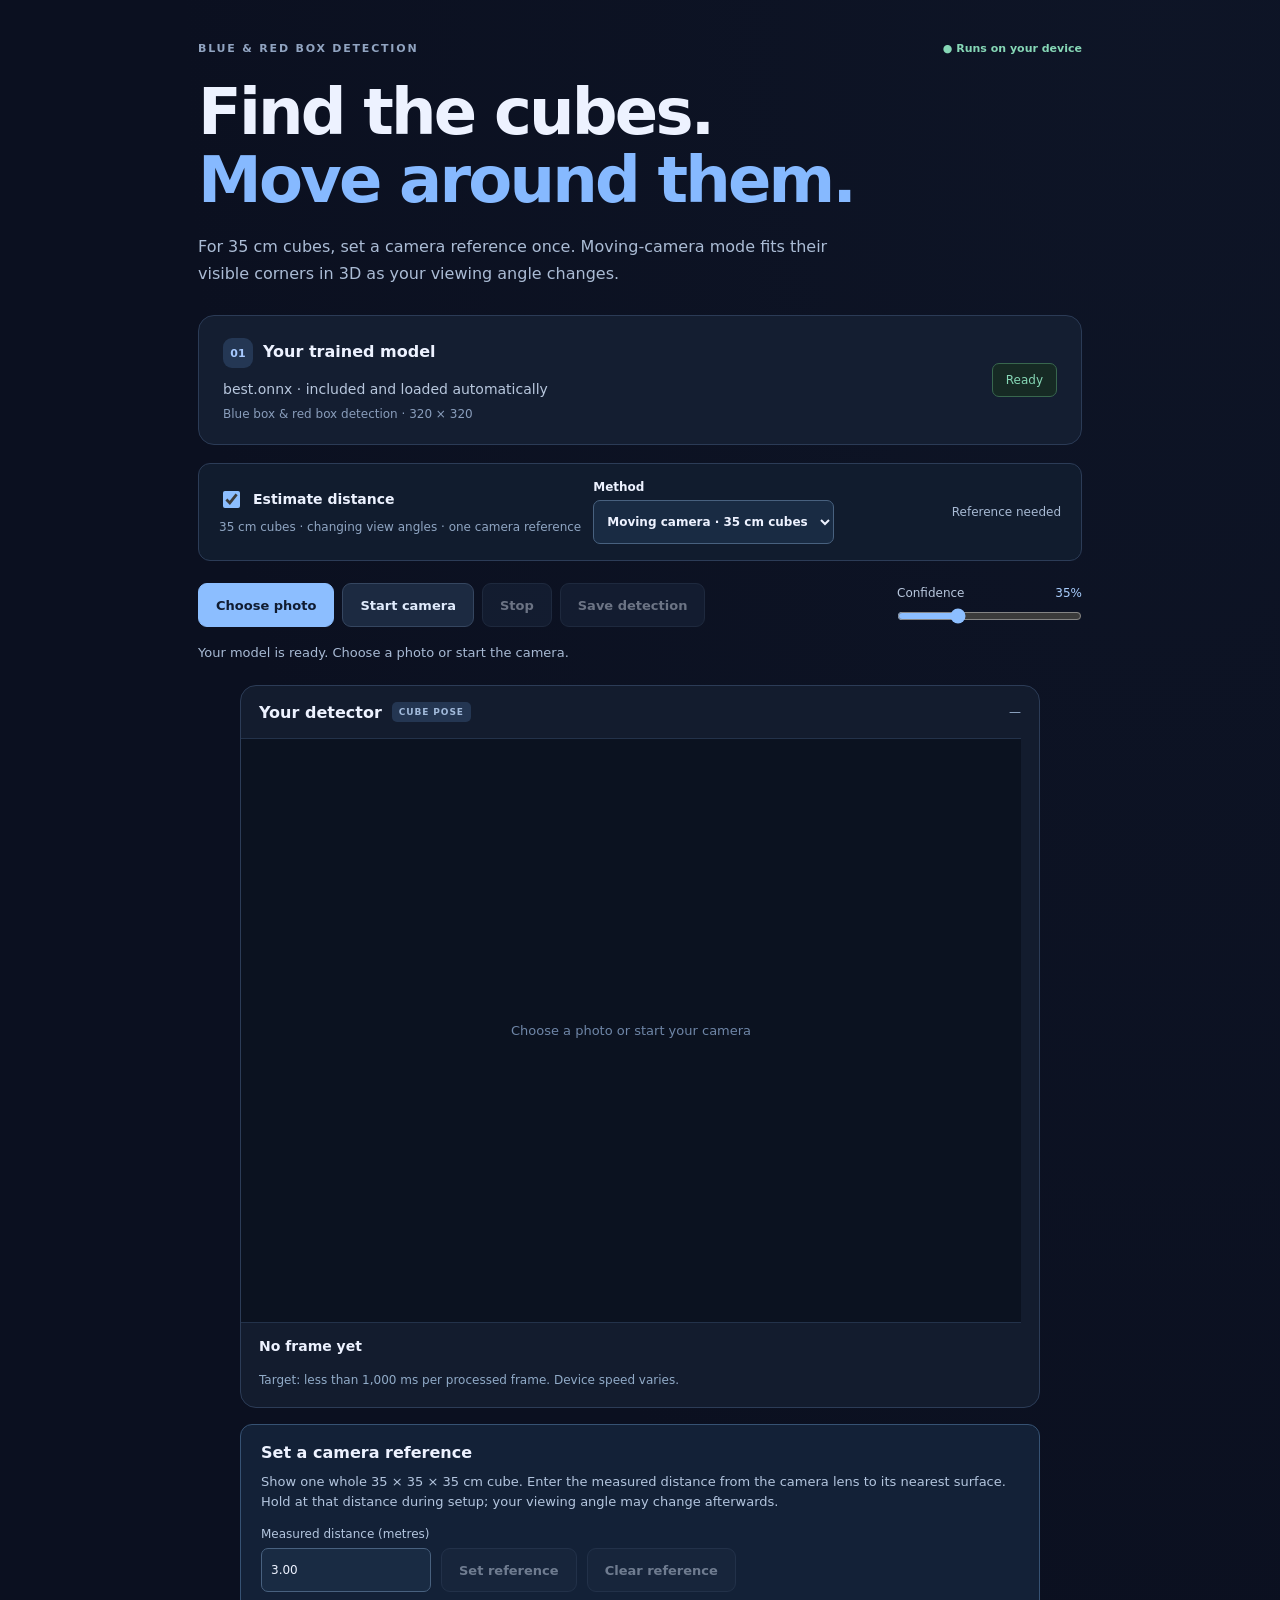
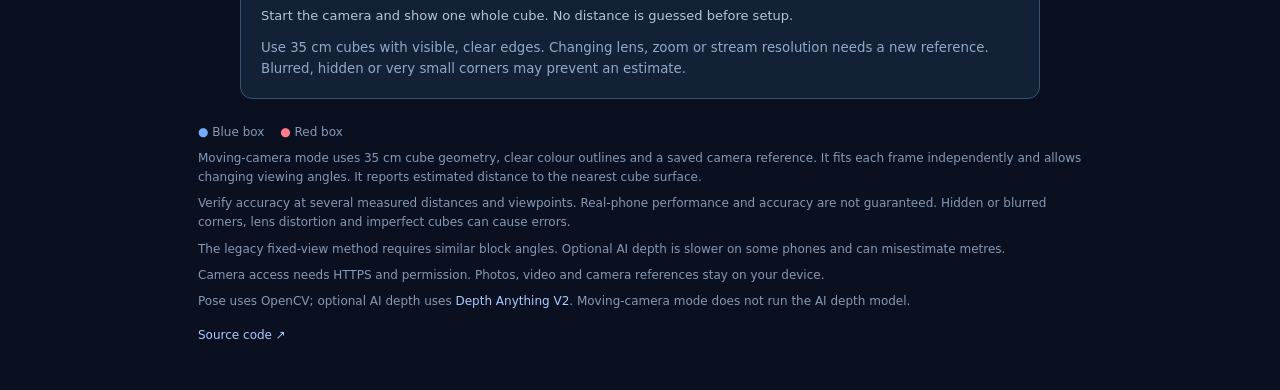
==== commit 460500d9: "Estimate 35 cm cube pose while the camera changes viewing angle" ====
--- a/index.html
+++ b/index.html
@@ -6,16 +6,16 @@
   <meta name="theme-color" content="#101827">
   <title>Box Lens · Block detection and distance</title>
   <link rel="icon" href="favicon.svg" type="image/svg+xml">
-  <link rel="stylesheet" href="styles.css?v=calibrated1">
+  <link rel="stylesheet" href="styles.css?v=pose1">
   <script defer src="vendor/ort.wasm.min.js"></script>
-  <script type="module" src="app.js?v=calibrated1"></script>
+  <script type="module" src="app.js?v=pose1"></script>
 </head>
 <body>
 <main>
   <header>
     <div class="eyebrow">BLUE & RED BOX DETECTION <span class="private">● Runs on your device</span></div>
-    <h1>Find the blocks.<br><span>Measure with a reference.</span></h1>
-    <p>For same-size blocks, set one measured camera distance. Fast mode then estimates distance from each block’s apparent size.</p>
+    <h1>Find the cubes.<br><span>Move around them.</span></h1>
+    <p>For 35 cm cubes, set a camera reference once. Moving-camera mode fits their visible corners in 3D as your viewing angle changes.</p>
   </header>
   <section class="setup" aria-label="Included model">
     <div><span class="step">01</span><h2>Your trained model</h2><p id="modelName">best.onnx · included and loaded automatically</p><small>Blue box & red box detection · 320 × 320</small></div>
@@ -23,7 +23,7 @@
   </section>
   <section class="depth-controls" aria-label="Distance estimates">
     <div><label for="depthEnabled"><input id="depthEnabled" type="checkbox" checked> Estimate distance</label><p id="modeDescription">Fast mode needs a measured reference and equal-size blocks.</p></div>
-    <label class="mode-label" for="distanceMode">Method <select id="distanceMode"><option value="calibrated">Fast calibrated</option><option value="ai">AI estimate · slow</option></select></label>
+    <label class="mode-label" for="distanceMode">Method <select id="distanceMode"><option value="pose">Moving camera · 35 cm cubes</option><option value="calibrated">Fixed-view reference · legacy</option><option value="ai">AI estimate · slow</option></select></label>
     <span id="depthState" class="depth-state">Ready to load</span><button id="depthRetry" class="button" hidden>Retry depth</button>
   </section>
   <section class="controls" aria-label="Image and camera controls">
@@ -32,16 +32,16 @@
   </section>
   <div id="status" role="status" aria-live="polite">Loading your model. Photos and video stay on your device.</div>
   <section class="detection-view" aria-label="Model detections">
-    <article class="panel"><div class="panel-heading"><h2>Your detector <span id="methodBadge">FAST CALIBRATED</span></h2><span id="timing" class="time">—</span></div><div class="viewer"><div class="placeholder">Choose a photo or start your camera</div><canvas id="resultCanvas" aria-label="Blue and red block detections with estimated distance" hidden></canvas></div><div id="counts" class="counts">No frame yet</div><ul id="detectionList" class="detections"></ul><p id="latencyState" class="latency-state">Target: less than 1,000 ms per processed frame. Device speed varies.</p></article>
+    <article class="panel"><div class="panel-heading"><h2>Your detector <span id="methodBadge">CUBE POSE</span></h2><span id="timing" class="time">—</span></div><div class="viewer"><div class="placeholder">Choose a photo or start your camera</div><canvas id="resultCanvas" aria-label="Blue and red block detections with estimated distance" hidden></canvas></div><div id="counts" class="counts">No frame yet</div><ul id="detectionList" class="detections"></ul><p id="latencyState" class="latency-state">Target: less than 1,000 ms per processed frame. Device speed varies.</p></article>
     <section id="calibrationPanel" class="calibration-panel" aria-label="Camera distance reference">
       <h2>Set a camera reference</h2>
-      <p>Show one whole, front-facing block near the centre. Enter the measured distance from the camera lens to its front face.</p>
+      <p id="referenceHelp">Show one whole 35 × 35 × 35 cm cube. Enter the measured distance from the camera lens to the nearest cube surface. Hold at that distance during setup; your viewing angle may change afterwards.</p>
       <div class="reference-controls"><label for="referenceMetres">Measured distance (metres) <input id="referenceMetres" type="number" min="0.1" max="30" step="0.01" value="3.00" inputmode="decimal"></label><button id="calibrate" class="button" disabled>Set reference</button><button id="clearCalibration" class="button" disabled>Clear reference</button></div>
       <p id="calibrationState" role="status" aria-live="polite">Start the camera to set a reference. No distance is guessed before calibration.</p>
-      <small>Use equal-size blocks in the same orientation. Changing lens, zoom, camera orientation or resolution needs a new reference. Hidden edges and stacks can still cause errors.</small>
+      <small id="referenceCaveats">Use 35 cm cubes with visible, clear edges. Changing lens, zoom or stream resolution needs a new reference. Blurred, hidden or very small corners may prevent an estimate.</small>
     </section>
   </section>
-  <footer><p><span class="blue-dot">●</span> Blue box <span class="red-dot">●</span> Red box</p><p>Fast mode uses your measured reference and assumes equal-size blocks, similar orientation and unchanged camera settings. Verify it at several measured distances. Estimates describe depth toward the front face, not precision range.</p><p>Choose AI estimate for photos or uncalibrated scenes. That indoor model remains slow on some phones and can misestimate metres; it is limited to 20 metres.</p><p>Camera access needs HTTPS and permission. Photos, video and camera references stay on your device.</p><p>Optional AI depth uses <a href="https://github.com/DepthAnything/Depth-Anything-V2" target="_blank" rel="noreferrer">Depth Anything V2</a>; fast mode does not download or run it.</p><a href="https://github.com/speedy107/box-detector-compare" target="_blank" rel="noreferrer">Source code ↗</a></footer>
+  <footer><p><span class="blue-dot">●</span> Blue box <span class="red-dot">●</span> Red box</p><p>Moving-camera mode uses 35 cm cube geometry, clear colour outlines and a saved camera reference. It fits each frame independently and allows changing viewing angles. It reports estimated distance to the nearest cube surface.</p><p>Verify accuracy at several measured distances and viewpoints. Real-phone performance and accuracy are not guaranteed. Hidden or blurred corners, lens distortion and imperfect cubes can cause errors.</p><p>The legacy fixed-view method requires similar block angles. Optional AI depth is slower on some phones and can misestimate metres.</p><p>Camera access needs HTTPS and permission. Photos, video and camera references stay on your device.</p><p>Pose uses OpenCV; optional AI depth uses <a href="https://github.com/DepthAnything/Depth-Anything-V2" target="_blank" rel="noreferrer">Depth Anything V2</a>. Moving-camera mode does not run the AI depth model.</p><a href="https://github.com/speedy107/box-detector-compare" target="_blank" rel="noreferrer">Source code ↗</a></footer>
 </main>
 <video id="video" autoplay muted playsinline hidden></video>
 </body>
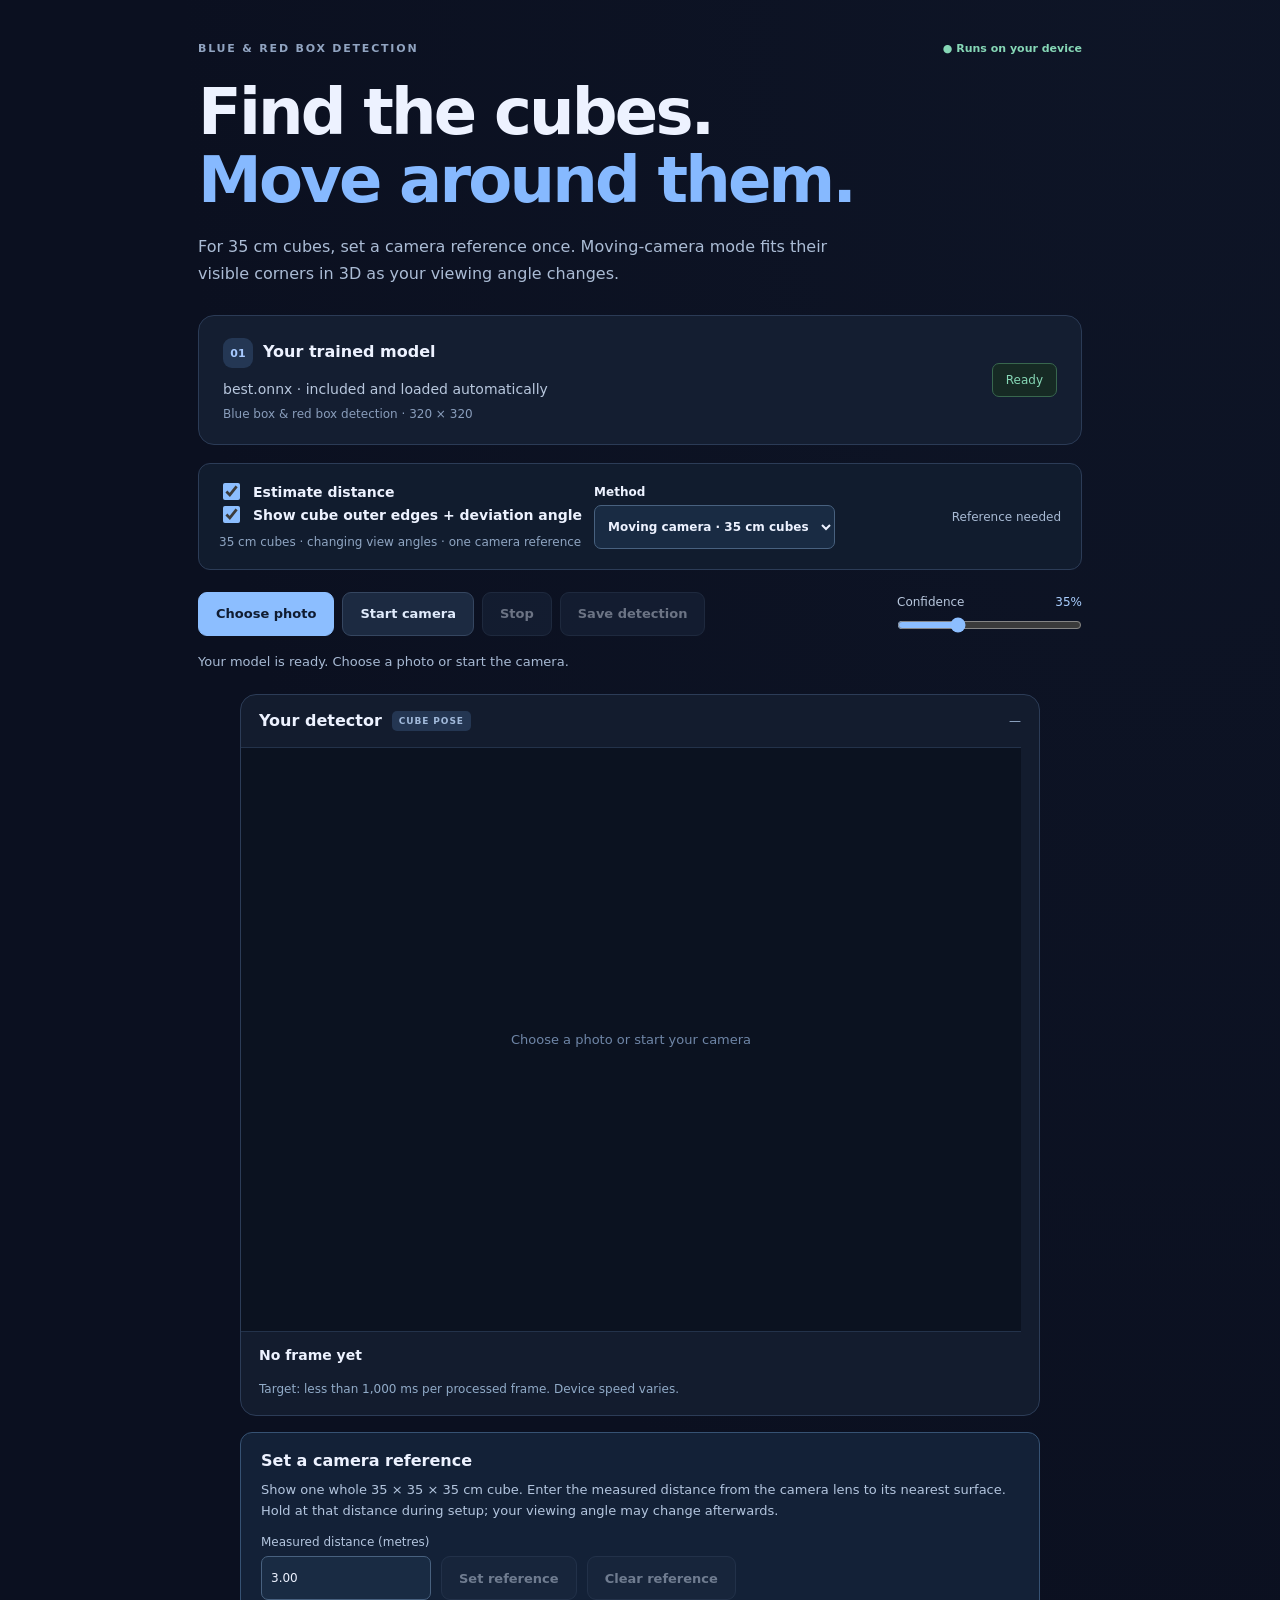
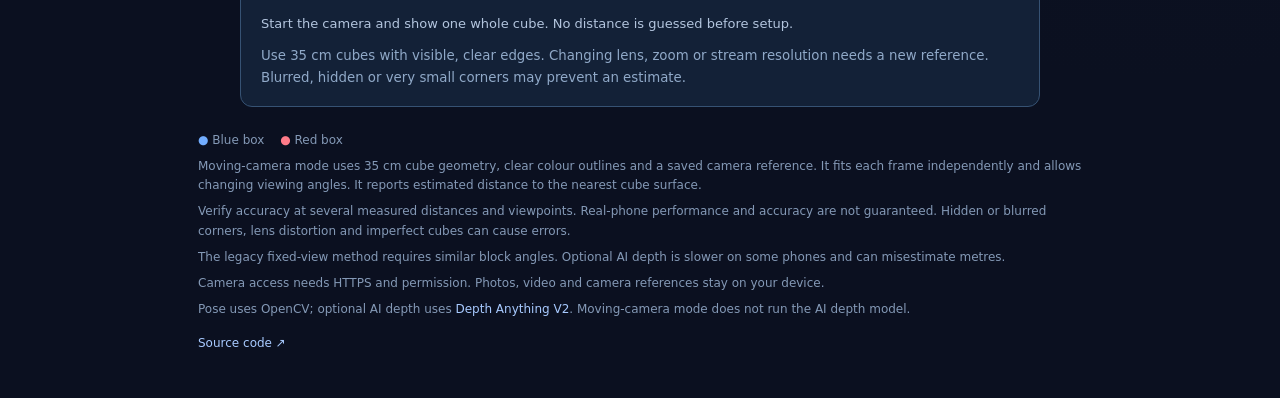
==== commit 4dcad218: "Add outer-edge and deviation angle toggle" ====
--- a/index.html
+++ b/index.html
@@ -6,9 +6,9 @@
   <meta name="theme-color" content="#101827">
   <title>Box Lens · Block detection and distance</title>
   <link rel="icon" href="favicon.svg" type="image/svg+xml">
-  <link rel="stylesheet" href="styles.css?v=pose1">
+  <link rel="stylesheet" href="styles.css?v=pose-angle1">
   <script defer src="vendor/ort.wasm.min.js"></script>
-  <script type="module" src="app.js?v=pose1"></script>
+  <script type="module" src="app.js?v=pose-angle1"></script>
 </head>
 <body>
 <main>
@@ -22,7 +22,7 @@
     <span id="modelState" class="model-state">Loading…</span>
   </section>
   <section class="depth-controls" aria-label="Distance estimates">
-    <div><label for="depthEnabled"><input id="depthEnabled" type="checkbox" checked> Estimate distance</label><p id="modeDescription">Fast mode needs a measured reference and equal-size blocks.</p></div>
+    <div><label for="depthEnabled"><input id="depthEnabled" type="checkbox" checked> Estimate distance</label><label><input id="showDeviation" type="checkbox" checked> Show cube outer edges + deviation angle</label><p id="modeDescription">Fast mode needs a measured reference and equal-size blocks.</p></div>
     <label class="mode-label" for="distanceMode">Method <select id="distanceMode"><option value="pose">Moving camera · 35 cm cubes</option><option value="calibrated">Fixed-view reference · legacy</option><option value="ai">AI estimate · slow</option></select></label>
     <span id="depthState" class="depth-state">Ready to load</span><button id="depthRetry" class="button" hidden>Retry depth</button>
   </section>
@@ -32,7 +32,7 @@
   </section>
   <div id="status" role="status" aria-live="polite">Loading your model. Photos and video stay on your device.</div>
   <section class="detection-view" aria-label="Model detections">
-    <article class="panel"><div class="panel-heading"><h2>Your detector <span id="methodBadge">CUBE POSE</span></h2><span id="timing" class="time">—</span></div><div class="viewer"><div class="placeholder">Choose a photo or start your camera</div><canvas id="resultCanvas" aria-label="Blue and red block detections with estimated distance" hidden></canvas></div><div id="counts" class="counts">No frame yet</div><ul id="detectionList" class="detections"></ul><p id="latencyState" class="latency-state">Target: less than 1,000 ms per processed frame. Device speed varies.</p></article>
+    <article class="panel"><div class="panel-heading"><h2>Your detector <span id="methodBadge">CUBE POSE</span></h2><span id="timing" class="time">—</span></div><div class="viewer"><div class="placeholder">Choose a photo or start your camera</div><canvas id="resultCanvas" aria-label="Blue and red block detections, cube edges and horizontal deviation angle" hidden></canvas></div><div id="counts" class="counts">No frame yet</div><ul id="detectionList" class="detections"></ul><p id="latencyState" class="latency-state">Target: less than 1,000 ms per processed frame. Device speed varies.</p></article>
     <section id="calibrationPanel" class="calibration-panel" aria-label="Camera distance reference">
       <h2>Set a camera reference</h2>
       <p id="referenceHelp">Show one whole 35 × 35 × 35 cm cube. Enter the measured distance from the camera lens to the nearest cube surface. Hold at that distance during setup; your viewing angle may change afterwards.</p>
